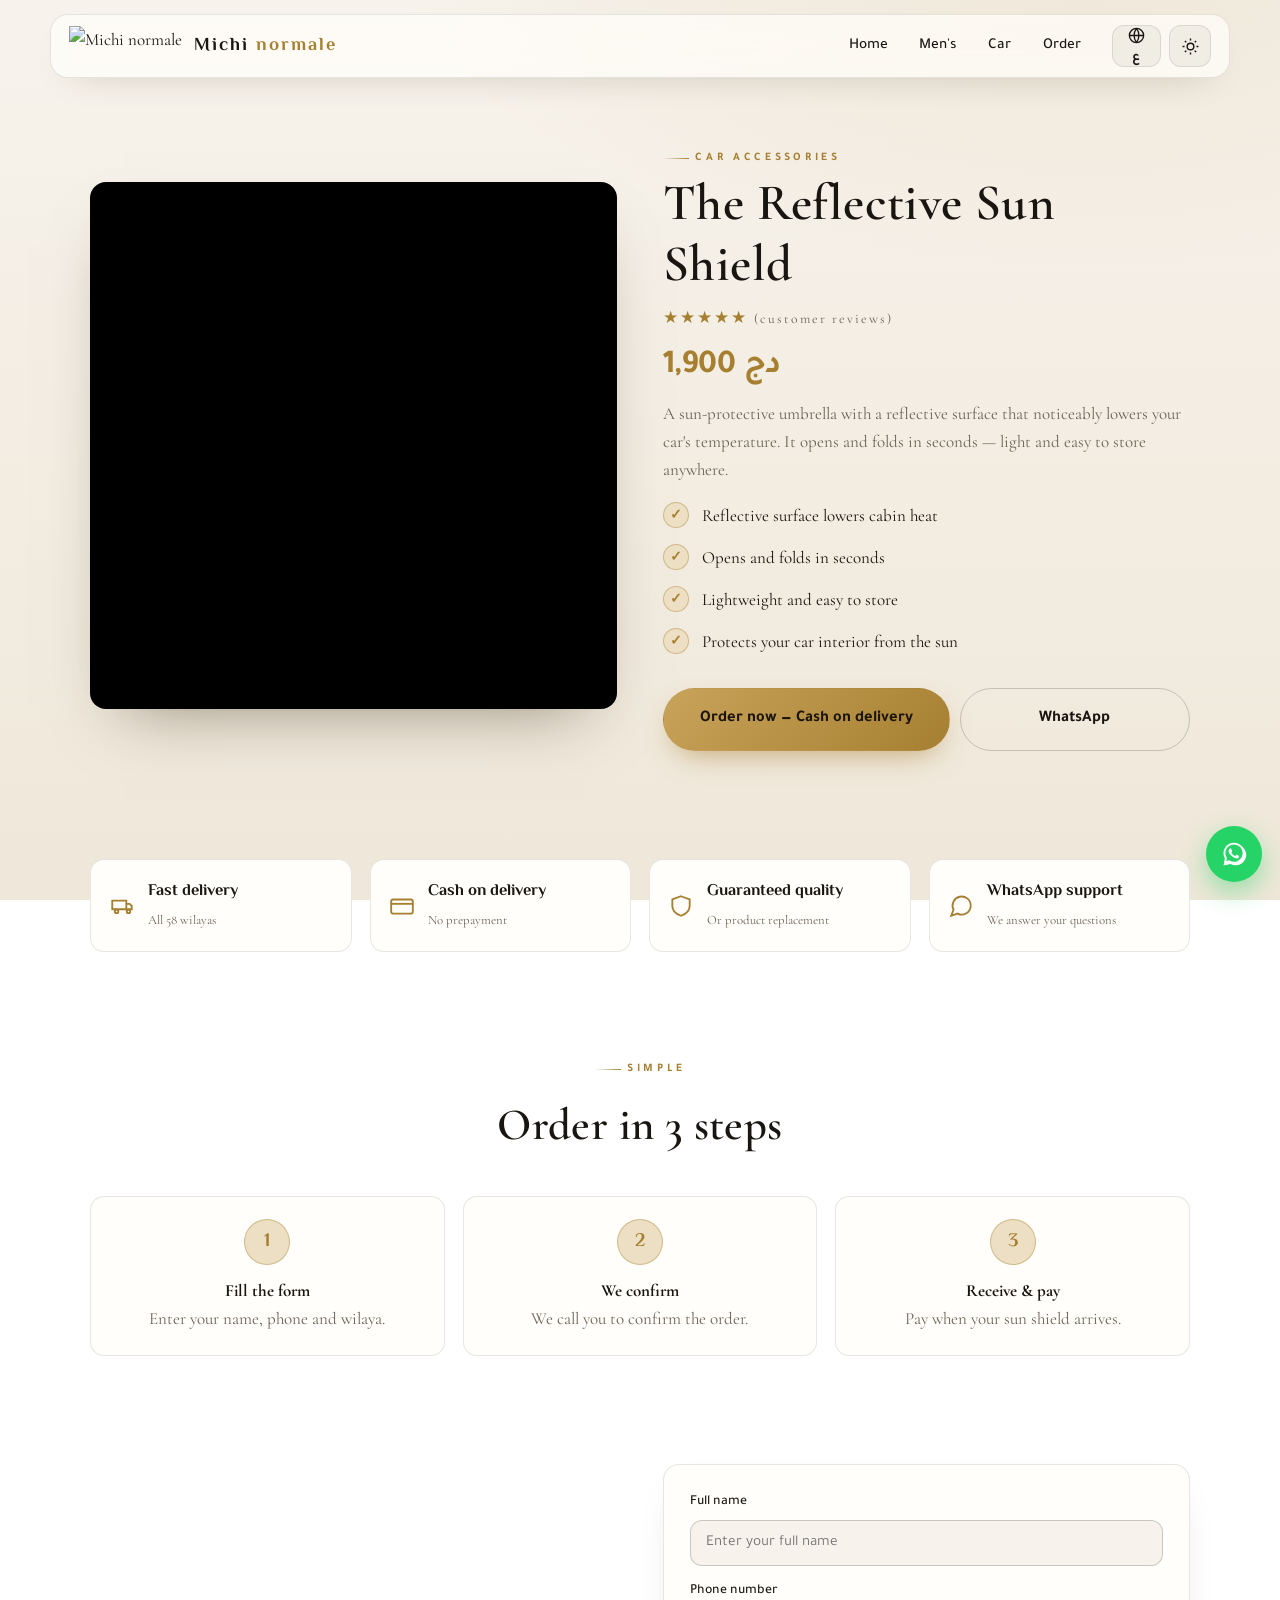
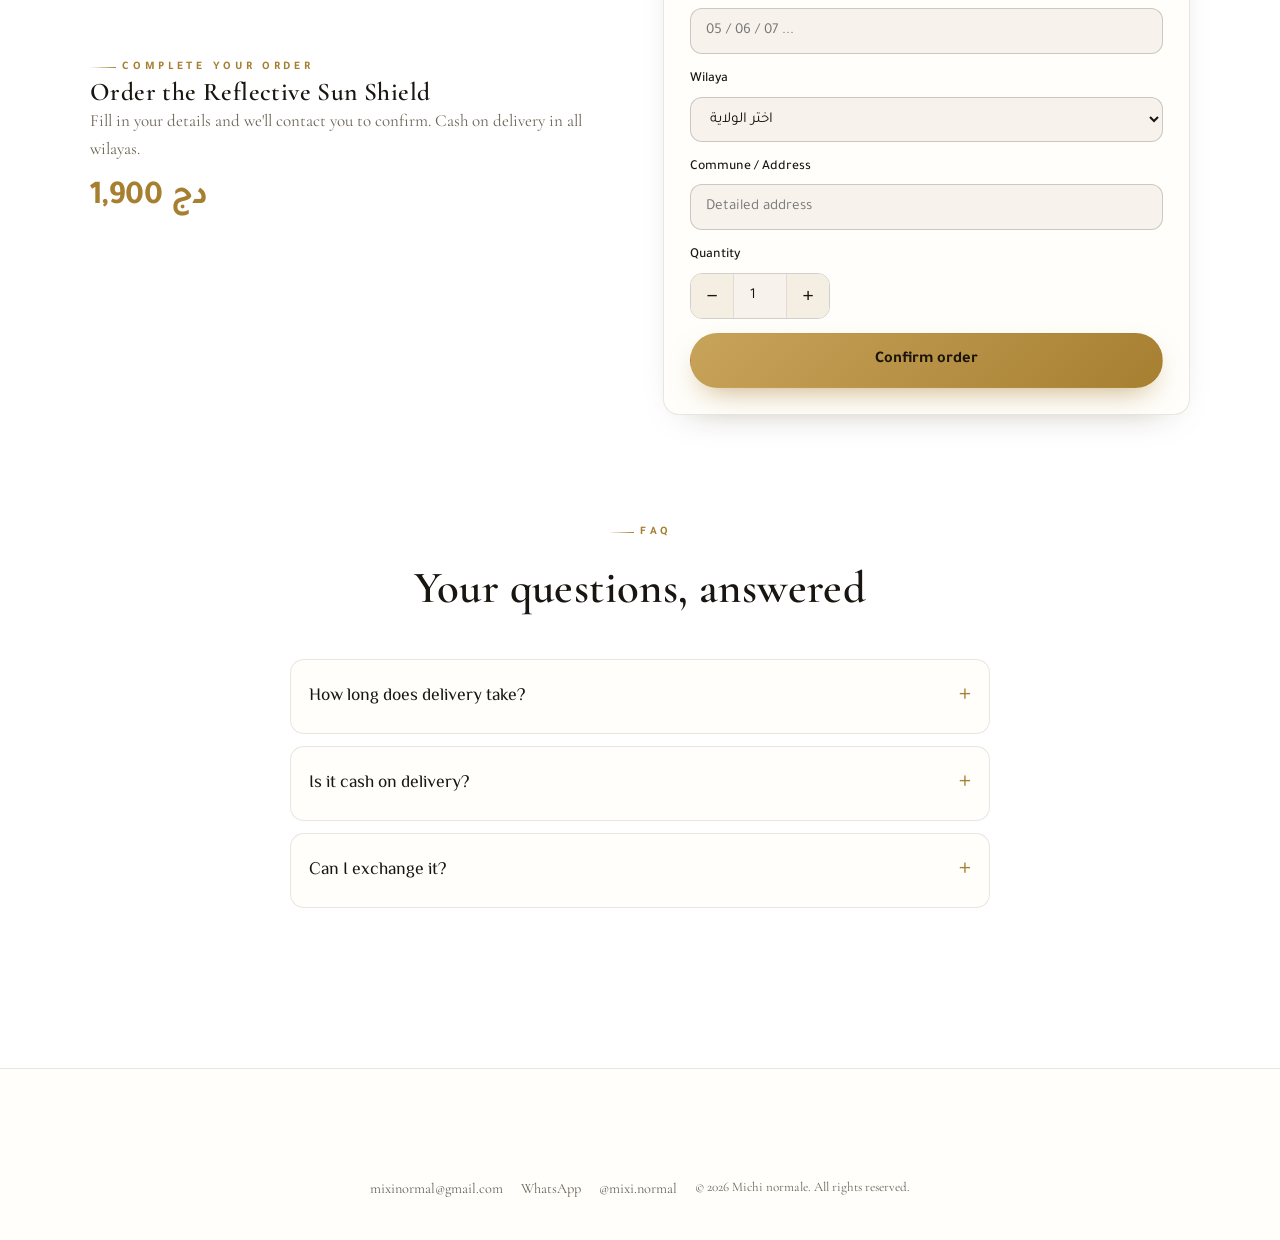
==== product-umbrella.html @ f5794ae4 "Add files via upload" ====
<!DOCTYPE html>
<html lang="ar" dir="rtl" data-theme="light">
<head>
<meta charset="UTF-8">
<meta name="viewport" content="width=device-width, initial-scale=1.0">
<title>المظلة العاكسة للشمس | Michi normale</title>
<meta name="description" content="مظلة واقية من الشمس بسطح عاكس تخفض الحرارة، سهلة التخزين والاستعمال — Michi normale.">
<link rel="stylesheet" href="styles.css">
</head>
<body>

<!-- ===================== NAV ===================== -->
<header class="nav">
  <div class="nav-inner">
    <a class="brand" href="index.html">
      <img src="https://i.postimg.cc/SR7dsGGh/1000121098.png" alt="Michi normale">
      <span class="word">Michi <b>normale</b></span>
    </a>
    <nav class="nav-links">
      <a href="index.html" data-ar="الرئيسية" data-en="Home">الرئيسية</a>
      <a href="index.html#men" data-ar="إكسسوارات رجالية" data-en="Men's">إكسسوارات رجالية</a>
      <a href="index.html#cars" data-ar="إكسسوارات سيارات" data-en="Car">إكسسوارات سيارات</a>
      <a href="#order" data-ar="اطلب الآن" data-en="Order">اطلب الآن</a>
    </nav>
    <div class="nav-tools">
      <button class="icon-btn lang-btn" type="button" title="Language">
        <svg viewBox="0 0 24 24" fill="none" stroke="currentColor" stroke-width="1.7"><circle cx="12" cy="12" r="9"/><path d="M3 12h18M12 3a15 15 0 010 18M12 3a15 15 0 000 18"/></svg>
        <span class="lang-label">EN</span>
      </button>
      <button class="icon-btn theme-btn" type="button" title="Theme">
        <svg class="sun" viewBox="0 0 24 24" fill="none" stroke="currentColor" stroke-width="1.8"><circle cx="12" cy="12" r="4.2"/><path d="M12 2v2.5M12 19.5V22M2 12h2.5M19.5 12H22M4.9 4.9l1.8 1.8M17.3 17.3l1.8 1.8M19.1 4.9l-1.8 1.8M6.7 17.3l-1.8 1.8"/></svg>
        <svg class="moon" viewBox="0 0 24 24" fill="none" stroke="currentColor" stroke-width="1.8"><path d="M21 12.8A8.5 8.5 0 1111.2 3 6.6 6.6 0 0021 12.8z"/></svg>
      </button>
      <button class="icon-btn burger" type="button" title="Menu">
        <svg viewBox="0 0 24 24" fill="none" stroke="currentColor" stroke-width="1.9"><path d="M4 7h16M4 12h16M4 17h16"/></svg>
      </button>
    </div>
  </div>
</header>
<div class="mobile-panel">
  <a href="index.html" data-ar="الرئيسية" data-en="Home">الرئيسية</a>
  <a href="index.html#men" data-ar="إكسسوارات رجالية" data-en="Men's">إكسسوارات رجالية</a>
  <a href="index.html#cars" data-ar="إكسسوارات سيارات" data-en="Car">إكسسوارات سيارات</a>
  <a href="#order" data-ar="اطلب الآن" data-en="Order">اطلب الآن</a>
</div>

<!-- ===================== PRODUCT HERO ===================== -->
<section class="sec lp-hero">
  <div class="wrap">
    <div class="lp-grid">
      <div class="gallery reveal">
        <div class="main" style="background-image:url('https://i.postimg.cc/xTbJKPJk/1781189340706.png')"></div>
      </div>

      <div class="reveal">
        <span class="eyebrow" data-ar="إكسسوارات سيارات" data-en="Car Accessories">إكسسوارات سيارات</span>
        <h1 style="font-size:clamp(2rem,5vw,3.2rem);margin:.1em 0 .2em" data-ar="المظلة العاكسة للشمس" data-en="The Reflective Sun Shield">المظلة العاكسة للشمس</h1>
        <div class="stars">★★★★★ <span class="muted" style="font-size:.85rem" data-ar="(تقييمات العملاء)" data-en="(customer reviews)">(تقييمات العملاء)</span></div>
        <div class="lp-price">
          <span class="now">1,900 دج</span>
        </div>
        <p class="muted" data-ar="مظلة واقية من الشمس بسطح عاكس يقلّل حرارة سيارتك بشكل ملحوظ. تُركّب وتُطوى في ثوانٍ، خفيفة وسهلة التخزين في أي مكان." data-en="A sun-protective umbrella with a reflective surface that noticeably lowers your car's temperature. It opens and folds in seconds — light and easy to store anywhere.">مظلة واقية من الشمس بسطح عاكس يقلّل حرارة سيارتك بشكل ملحوظ. تُركّب وتُطوى في ثوانٍ، خفيفة وسهلة التخزين في أي مكان.</p>

        <ul class="feature-list">
          <li><span class="ck">✓</span><span data-ar="سطح عاكس يخفض حرارة المقصورة" data-en="Reflective surface lowers cabin heat">سطح عاكس يخفض حرارة المقصورة</span></li>
          <li><span class="ck">✓</span><span data-ar="تُفتح وتُطوى في ثوانٍ" data-en="Opens and folds in seconds">تُفتح وتُطوى في ثوانٍ</span></li>
          <li><span class="ck">✓</span><span data-ar="خفيفة وسهلة التخزين" data-en="Lightweight and easy to store">خفيفة وسهلة التخزين</span></li>
          <li><span class="ck">✓</span><span data-ar="تحمي مقصورة سيارتك من أشعة الشمس" data-en="Protects your car interior from the sun">تحمي مقصورة سيارتك من أشعة الشمس</span></li>
        </ul>

        <div class="prow" style="margin-top:22px">
          <a class="btn btn-primary btn-lg" href="#order" data-ar="اطلب الآن — الدفع عند الاستلام" data-en="Order now — Cash on delivery">اطلب الآن — الدفع عند الاستلام</a>
          <a class="btn btn-ghost btn-lg" href="https://wa.me/213656360457" target="_blank" rel="noopener" data-ar="واتساب" data-en="WhatsApp">واتساب</a>
        </div>
      </div>
    </div>
  </div>
</section>

<!-- ===================== TRUST ===================== -->
<section class="sec" style="padding-top:0">
  <div class="wrap">
    <div class="trust reveal">
      <div class="t"><svg viewBox="0 0 24 24" fill="none" stroke="currentColor" stroke-width="1.7"><path d="M3 7h13v8H3zM16 10h3l2 2v3h-5z"/><circle cx="7" cy="17" r="1.6"/><circle cx="18" cy="17" r="1.6"/></svg><div><b data-ar="توصيل سريع" data-en="Fast delivery">توصيل سريع</b><small data-ar="لكل الولايات الـ 58" data-en="All 58 wilayas">لكل الولايات الـ 58</small></div></div>
      <div class="t"><svg viewBox="0 0 24 24" fill="none" stroke="currentColor" stroke-width="1.7"><rect x="2" y="6" width="20" height="13" rx="2"/><path d="M2 10h20"/></svg><div><b data-ar="الدفع عند الاستلام" data-en="Cash on delivery">الدفع عند الاستلام</b><small data-ar="بدون دفع مسبق" data-en="No prepayment">بدون دفع مسبق</small></div></div>
      <div class="t"><svg viewBox="0 0 24 24" fill="none" stroke="currentColor" stroke-width="1.7"><path d="M12 3l8 3v6c0 5-3.5 7.5-8 9-4.5-1.5-8-4-8-9V6z"/></svg><div><b data-ar="جودة مضمونة" data-en="Guaranteed quality">جودة مضمونة</b><small data-ar="أو استبدال المنتج" data-en="Or product replacement">أو استبدال المنتج</small></div></div>
      <div class="t"><svg viewBox="0 0 24 24" fill="none" stroke="currentColor" stroke-width="1.7"><path d="M21 11.5a8.4 8.4 0 01-12.2 7.5L3 21l2.1-5.6A8.4 8.4 0 1121 11.5z"/></svg><div><b data-ar="دعم واتساب" data-en="WhatsApp support">دعم واتساب</b><small data-ar="نرد على استفساراتك" data-en="We answer your questions">نرد على استفساراتك</small></div></div>
    </div>
  </div>
</section>

<!-- ===================== HOW TO ORDER ===================== -->
<section class="sec" style="padding-top:0">
  <div class="wrap">
    <div class="sec-head reveal" style="justify-content:center;text-align:center;flex-direction:column;align-items:center">
      <span class="eyebrow" data-ar="بساطة" data-en="Simple">بساطة</span>
      <h2 data-ar="اطلب في 3 خطوات" data-en="Order in 3 steps">اطلب في 3 خطوات</h2>
    </div>
    <div class="steps reveal">
      <div class="step"><div class="n">1</div><b data-ar="املأ النموذج" data-en="Fill the form">املأ النموذج</b><p class="muted" data-ar="اكتب اسمك ورقمك وولايتك." data-en="Enter your name, phone and wilaya.">اكتب اسمك ورقمك وولايتك.</p></div>
      <div class="step"><div class="n">2</div><b data-ar="نؤكد الطلب" data-en="We confirm">نؤكد الطلب</b><p class="muted" data-ar="نتصل بك هاتفيًا لتأكيد الطلب." data-en="We call you to confirm the order.">نتصل بك هاتفيًا لتأكيد الطلب.</p></div>
      <div class="step"><div class="n">3</div><b data-ar="استلم وادفع" data-en="Receive & pay">استلم وادفع</b><p class="muted" data-ar="ادفع عند استلام مظلتك." data-en="Pay when your sun shield arrives.">ادفع عند استلام مظلتك.</p></div>
    </div>
  </div>
</section>

<!-- ===================== ORDER FORM ===================== -->
<section class="sec" id="order" style="padding-top:0">
  <div class="wrap">
    <div class="lp-grid">
      <div class="reveal">
        <span class="eyebrow" data-ar="أكمل طلبك" data-en="Complete your order">أكمل طلبك</span>
        <h2 data-ar="اطلب المظلة العاكسة للشمس" data-en="Order the Reflective Sun Shield">اطلب المظلة العاكسة للشمس</h2>
        <p class="muted" data-ar="املأ بياناتك وسنتواصل معك لتأكيد الطلب. الدفع عند الاستلام في كل الولايات." data-en="Fill in your details and we'll contact you to confirm. Cash on delivery in all wilayas.">املأ بياناتك وسنتواصل معك لتأكيد الطلب. الدفع عند الاستلام في كل الولايات.</p>
        <div class="lp-price"><span class="now">1,900 دج</span></div>
      </div>

      <form class="order-card reveal" id="orderForm" data-product="المظلة العاكسة للشمس" data-price="1900" novalidate>
        <div class="field">
          <label data-ar="الاسم الكامل" data-en="Full name">الاسم الكامل</label>
          <input data-field="name" type="text" required data-ar-ph="اكتب اسمك الكامل" data-en-ph="Enter your full name" placeholder="اكتب اسمك الكامل">
        </div>
        <div class="field">
          <label data-ar="رقم الهاتف" data-en="Phone number">رقم الهاتف</label>
          <input data-field="phone" type="tel" required data-ar-ph="05 / 06 / 07 ..." data-en-ph="05 / 06 / 07 ..." placeholder="05 / 06 / 07 ...">
        </div>
        <div class="field">
          <label data-ar="الولاية" data-en="Wilaya">الولاية</label>
          <select data-field="wilaya" required></select>
        </div>
        <div class="field">
          <label data-ar="البلدية / العنوان" data-en="Commune / Address">البلدية / العنوان</label>
          <input data-field="address" type="text" data-ar-ph="العنوان بالتفصيل" data-en-ph="Detailed address" placeholder="العنوان بالتفصيل">
        </div>
        <div class="field">
          <label data-ar="الكمية" data-en="Quantity">الكمية</label>
          <div class="qty">
            <button type="button" data-step="down">−</button>
            <input data-field="qty" type="number" value="1" min="1" readonly>
            <button type="button" data-step="up">+</button>
          </div>
        </div>
        <button class="btn btn-primary btn-block btn-lg" type="submit" data-ar="تأكيد الطلب" data-en="Confirm order">تأكيد الطلب</button>
        <div class="order-ok" data-ar="✅ تم استلام طلبك! سنتواصل معك هاتفيًا في أقرب وقت لتأكيد الطلب. شكرًا لثقتك بـ Michi normale." data-en="✅ Your order has been received! We'll call you shortly to confirm. Thank you for trusting Michi normale.">✅ تم استلام طلبك! سنتواصل معك هاتفيًا في أقرب وقت لتأكيد الطلب. شكرًا لثقتك بـ Michi normale.</div>
      </form>
    </div>
  </div>
</section>

<!-- ===================== FAQ ===================== -->
<section class="sec" style="padding-top:0">
  <div class="wrap" style="max-width:780px">
    <div class="sec-head reveal" style="justify-content:center;text-align:center;flex-direction:column;align-items:center">
      <span class="eyebrow" data-ar="أسئلة شائعة" data-en="FAQ">أسئلة شائعة</span>
      <h2 data-ar="أسئلتك، إجاباتنا" data-en="Your questions, answered">أسئلتك، إجاباتنا</h2>
    </div>
    <div class="faq reveal">
      <details><summary data-ar="كم تستغرق مدة التوصيل؟" data-en="How long does delivery take?">كم تستغرق مدة التوصيل؟</summary><p data-ar="عادةً من 2 إلى 5 أيام عمل حسب ولايتك." data-en="Usually 2 to 5 business days depending on your wilaya.">عادةً من 2 إلى 5 أيام عمل حسب ولايتك.</p></details>
      <details><summary data-ar="هل الدفع عند الاستلام؟" data-en="Is it cash on delivery?">هل الدفع عند الاستلام؟</summary><p data-ar="نعم، تدفع فقط عند استلام المنتج ولا حاجة لأي دفع مسبق." data-en="Yes, you pay only when you receive the product — no prepayment needed.">نعم، تدفع فقط عند استلام المنتج ولا حاجة لأي دفع مسبق.</p></details>
      <details><summary data-ar="هل يمكنني الاستبدال؟" data-en="Can I exchange it?">هل يمكنني الاستبدال؟</summary><p data-ar="إذا وصل المنتج تالفًا، نستبدله لك دون عناء. تواصل معنا عبر واتساب." data-en="If the product arrives damaged, we'll replace it hassle-free. Just contact us on WhatsApp.">إذا وصل المنتج تالفًا، نستبدله لك دون عناء. تواصل معنا عبر واتساب.</p></details>
    </div>
  </div>
</section>

<!-- ===================== FOOTER ===================== -->
<footer class="footer">
  <div class="wrap">
    <div class="foot-bottom" style="border:0;justify-content:center;gap:18px;flex-wrap:wrap">
      <a href="mailto:mixinormal@gmail.com">mixinormal@gmail.com</a>
      <a href="https://wa.me/213656360457" target="_blank" rel="noopener" data-ar="واتساب" data-en="WhatsApp">واتساب</a>
      <a href="https://instagram.com/mixi.normal" target="_blank" rel="noopener">@mixi.normal</a>
      <span data-ar="© 2026 Michi normale. جميع الحقوق محفوظة." data-en="© 2026 Michi normale. All rights reserved.">© 2026 Michi normale. جميع الحقوق محفوظة.</span>
    </div>
  </div>
</footer>

<script src="https://www.gstatic.com/firebasejs/10.7.1/firebase-app-compat.js"></script>
<script src="https://www.gstatic.com/firebasejs/10.7.1/firebase-database-compat.js"></script>
<script src="telegram.js"></script>
<script src="firebase-orders.js"></script>
<script src="script.js"></script>
</body>
</html>
---- styles.css ----
/* =========================================================
   ÉLITE — Luxury Accessories Store
   Shared stylesheet (storefront + product landing)
   ========================================================= */

@import url('https://fonts.googleapis.com/css2?family=Cormorant+Garamond:wght@400;500;600;700&family=El+Messiri:wght@400;500;600;700&family=Tajawal:wght@300;400;500;700&display=swap');

/* ---------- Theme tokens ---------- */
:root{
  --bg:#f7f3ec;
  --bg-2:#efe7d9;
  --surface:#fffefb;
  --surface-2:#f5efe3;
  --text:#191510;
  --text-soft:#6c6356;
  --gold:#a67f31;
  --gold-2:#c8a35a;
  --gold-soft:#ecdfc3;
  --line:rgba(25,21,16,.10);
  --line-strong:rgba(25,21,16,.20);
  --nav-glass:rgba(255,254,251,.72);
  --shadow:0 30px 64px -34px rgba(45,32,8,.5);
  --shadow-soft:0 14px 36px -24px rgba(45,32,8,.36);
  --radius:16px;
  --maxw:1180px;
  --ease:cubic-bezier(.22,.61,.36,1);
  --glass-bg:rgba(255,254,251,.5);
  --glass-border:rgba(255,255,255,.6);
}
:root[data-theme="dark"]{
  --bg:#0b0a08;
  --bg-2:#100e0b;
  --surface:#16130d;
  --surface-2:#1c1812;
  --text:#f3ede1;
  --text-soft:#b1a896;
  --gold:#d9ba76;
  --gold-2:#e8d091;
  --gold-soft:#372f1f;
  --line:rgba(255,255,255,.09);
  --line-strong:rgba(255,255,255,.17);
  --nav-glass:rgba(14,12,9,.55);
  --shadow:0 32px 72px -30px rgba(0,0,0,.85);
  --shadow-soft:0 16px 40px -22px rgba(0,0,0,.7);
  --glass-bg:rgba(28,24,18,.42);
  --glass-border:rgba(255,255,255,.12);
}

*{box-sizing:border-box;margin:0;padding:0}
html{scroll-behavior:smooth}
body{
  background:
    radial-gradient(1200px 600px at 85% -10%, color-mix(in srgb,var(--gold) 12%, transparent), transparent 60%),
    linear-gradient(180deg,var(--bg) 0%,var(--bg-2) 100%);
  background-attachment:fixed;
  color:var(--text);
  font-family:'Tajawal','Cormorant Garamond',system-ui,sans-serif;
  font-size:17px;
  line-height:1.65;
  min-height:100vh;
  overflow-x:hidden;
  transition:background .5s var(--ease),color .4s var(--ease);
}
html[dir="ltr"] body{font-family:'Cormorant Garamond','Tajawal',serif}

h1,h2,h3,h4,.display{
  font-family:'El Messiri','Cormorant Garamond',serif;
  font-weight:600;line-height:1.18;letter-spacing:.2px;
}
html[dir="ltr"] h1,html[dir="ltr"] h2,html[dir="ltr"] h3,html[dir="ltr"] .display{
  font-family:'Cormorant Garamond','El Messiri',serif;letter-spacing:.4px;
}
a{color:inherit;text-decoration:none}
img{display:block;max-width:100%}
section{position:relative}
.wrap{max-width:var(--maxw);margin-inline:auto;padding-inline:clamp(18px,5vw,40px)}

.eyebrow{
  display:inline-flex;align-items:center;gap:.55em;
  font-family:'Tajawal',sans-serif;font-size:.72rem;font-weight:700;
  letter-spacing:.32em;text-transform:uppercase;color:var(--gold);
}
.eyebrow::before{content:"";width:26px;height:1px;background:linear-gradient(90deg,transparent,var(--gold))}
.muted{color:var(--text-soft)}
.gold{color:var(--gold)}
.center{text-align:center}

/* ---------- Buttons ---------- */
.btn{
  --bg:var(--gold);
  display:inline-flex;align-items:center;justify-content:center;gap:.6em;
  font-family:'Tajawal',sans-serif;font-weight:700;font-size:.95rem;
  padding:.85em 1.7em;border-radius:999px;cursor:pointer;border:1px solid transparent;
  transition:transform .25s var(--ease),box-shadow .3s var(--ease),background .3s,color .3s;
  white-space:nowrap;
}
.btn:hover{transform:translateY(-2px)}
.btn-primary{
  background:linear-gradient(135deg,var(--gold-2),var(--gold));
  color:#1a1409;box-shadow:0 12px 30px -12px color-mix(in srgb,var(--gold) 70%, transparent);
}
.btn-primary:hover{box-shadow:0 18px 40px -14px color-mix(in srgb,var(--gold) 80%, transparent)}
.btn-ghost{background:transparent;border-color:var(--line-strong);color:var(--text)}
.btn-ghost:hover{border-color:var(--gold);color:var(--gold)}
.btn-block{width:100%}
.btn-lg{padding:1.05em 2.2em;font-size:1.02rem}

/* ---------- Navbar (glassmorphism) ---------- */
.nav{position:fixed;inset:0 0 auto 0;z-index:60;padding:14px clamp(12px,4vw,28px);}
.nav-inner{
  max-width:var(--maxw);margin-inline:auto;
  display:flex;align-items:center;gap:18px;
  padding:10px 18px;border-radius:18px;
  background:var(--nav-glass);
  -webkit-backdrop-filter:blur(18px) saturate(150%);
  backdrop-filter:blur(18px) saturate(150%);
  border:1px solid var(--line);
  box-shadow:var(--shadow-soft);
  transition:background .4s,border-color .4s;
}
.brand{display:flex;align-items:center;gap:12px;margin-inline-end:auto}
.brand img{height:40px;width:auto;object-fit:contain}
.brand .word{font-family:'El Messiri',serif;font-weight:700;font-size:1.15rem;letter-spacing:2px}
.brand .word b{color:var(--gold)}

.nav-links{display:flex;align-items:center;gap:6px}
.nav-links a,.dropdown>button{
  font-family:'Tajawal',sans-serif;font-weight:500;font-size:.95rem;
  color:var(--text);padding:.5em .85em;border-radius:10px;background:none;border:0;cursor:pointer;
  transition:color .25s,background .25s;display:inline-flex;align-items:center;gap:.4em;
}
.nav-links a:hover,.dropdown>button:hover{color:var(--gold);background:color-mix(in srgb,var(--gold) 12%, transparent)}

/* dropdown */
.dropdown{position:relative}
.dropdown>button .chev{transition:transform .3s var(--ease)}
.dropdown.open>button .chev{transform:rotate(180deg)}
.dropdown-menu{
  position:absolute;inset-block-start:calc(100% + 12px);inset-inline-end:0;min-width:230px;
  background:var(--surface);border:1px solid var(--line);border-radius:14px;
  box-shadow:var(--shadow);padding:8px;
  opacity:0;visibility:hidden;transform:translateY(8px);
  transition:opacity .25s var(--ease),transform .25s var(--ease),visibility .25s;
}
.dropdown.open .dropdown-menu{opacity:1;visibility:visible;transform:translateY(0)}
.dropdown-menu a{
  display:flex;align-items:center;gap:12px;padding:11px 12px;border-radius:10px;
  font-family:'Tajawal',sans-serif;font-size:.92rem;transition:background .2s;
}
.dropdown-menu a:hover{background:var(--surface-2);color:var(--gold)}
.dropdown-menu a .di{
  width:38px;height:38px;border-radius:9px;flex:0 0 auto;background-size:cover;background-position:center;
  border:1px solid var(--line);
}
.dropdown-menu a small{display:block;color:var(--text-soft);font-size:.76rem}

.nav-tools{display:flex;align-items:center;gap:8px}
.icon-btn{
  width:42px;height:42px;border-radius:12px;display:grid;place-items:center;cursor:pointer;
  background:color-mix(in srgb,var(--text) 5%, transparent);border:1px solid var(--line);
  color:var(--text);transition:color .25s,border-color .25s,background .25s,transform .25s;
}
.icon-btn:hover{color:var(--gold);border-color:var(--gold);transform:translateY(-2px)}
.lang-btn{width:auto;padding:0 14px;font-family:'Tajawal',sans-serif;font-weight:700;font-size:.85rem;letter-spacing:.5px;gap:.4em}
.icon-btn svg{width:19px;height:19px}
.theme-btn .moon{display:none}
:root[data-theme="dark"] .theme-btn .sun{display:none}
:root[data-theme="dark"] .theme-btn .moon{display:block}

.burger{display:none}

/* ---------- Hero ---------- */
.hero{position:relative;display:block;min-height:clamp(560px,88vh,880px);overflow:hidden;background:#08070a}
.hero .michi-fx{position:absolute;inset:0;z-index:0;width:100%;height:100%;margin:0;background:#08070a;overflow:hidden}
.hero .michi-fx .mfx-stage{position:absolute;inset:0;width:100%;height:100%;aspect-ratio:auto;--mr:220px}
.hero .michi-fx .mfx-img{width:100%;height:100%;object-fit:cover}
.hero .michi-fx::after{content:"";position:absolute;inset:0;z-index:1;pointer-events:none;background:linear-gradient(100deg,rgba(7,6,9,.88) 0%,rgba(7,6,9,.62) 28%,rgba(7,6,9,.2) 50%,transparent 70%),linear-gradient(0deg,rgba(7,6,9,.92) 0%,rgba(7,6,9,.38) 30%,transparent 58%)}
.hero .wrap{position:absolute;left:0;bottom:0;z-index:2;width:100%;max-width:600px;margin:0;padding:0 clamp(22px,5vw,68px) clamp(42px,8vh,82px);text-align:left}
.hero .eyebrow{justify-content:flex-start;color:var(--gold-2)}
.hero h1{font-size:clamp(2.2rem,5.4vw,4rem);line-height:1.06;margin:.12em 0 .42em;color:#fff;text-shadow:0 2px 38px rgba(0,0,0,.72)}
.hero h1 .em{color:var(--gold-2);font-style:italic}
.hero .lead{max-width:440px;margin:0 0 1.9em;color:rgba(255,255,255,.88);font-size:clamp(1rem,2.1vw,1.16rem);text-shadow:0 1px 18px rgba(0,0,0,.62)}
.hero-cta{display:flex;gap:14px;justify-content:center;flex-wrap:wrap}
.hero .hero-cta{justify-content:flex-start}
.hero .btn-ghost{color:#fff;border-color:rgba(255,255,255,.55)}
.hero .fx-tag{display:none}
.hero .btn-ghost:hover{color:var(--gold);border-color:var(--gold)}

/* 3D rotating carousel (based on user's spec, corrected CSS) */
.scene{
  display:grid;overflow:hidden;
  margin-top:14px;
  height:clamp(330px,46vw,520px);
  perspective:42em;
  font-size:clamp(11px,2.1vw,17px);
  -webkit-mask:linear-gradient(90deg,#0000,#000 18% 82%,#0000);
          mask:linear-gradient(90deg,#0000,#000 18% 82%,#0000);
}
.a3d{
  place-self:center;
  transform-style:preserve-3d;
  animation:ry 44s linear infinite;
}
.scene:hover .a3d{animation-play-state:paused}
@keyframes ry{to{transform:rotateY(1turn)}}
.card{
  --w:17.5em;
  --ba:calc(1turn / var(--n));
  grid-area:1 / 1;
  width:var(--w);aspect-ratio:7 / 10;object-fit:cover;
  border-radius:1.1em;backface-visibility:hidden;
  border:1px solid color-mix(in srgb,var(--gold) 35%, transparent);
  box-shadow:0 24px 50px -20px rgba(0,0,0,.6);
  transform:rotateY(calc(var(--i) * var(--ba)))
            translateZ(calc((.5 * var(--w) + .55em) / tan(.5 * var(--ba))));
}
@media (prefers-reduced-motion:reduce){.a3d{animation-duration:160s}}

/* ---------- Marquee strip ---------- */
.strip{border-block:1px solid var(--line);background:color-mix(in srgb,var(--gold) 8%, transparent);overflow:hidden}
.strip-track{display:flex;gap:48px;white-space:nowrap;padding:13px 0;animation:slide 28s linear infinite;font-family:'Tajawal',sans-serif;font-weight:600;letter-spacing:1px;color:var(--text-soft);font-size:.86rem}
.strip-track span{display:inline-flex;align-items:center;gap:48px}
.strip-track span::after{content:"✦";color:var(--gold)}
@keyframes slide{to{transform:translateX(-50%)}}
html[dir="rtl"] .strip-track{animation-direction:reverse}

/* ---------- Section header ---------- */
.sec{padding:clamp(66px,8.5vw,108px) 0}
.sec-head{display:flex;align-items:flex-end;justify-content:space-between;gap:20px;margin-bottom:44px;flex-wrap:wrap}
.sec-head h2{font-size:clamp(1.8rem,4.4vw,2.8rem)}
.sec-head p{color:var(--text-soft);max-width:440px;margin-top:.4em}

/* ---------- Category / product grids ---------- */
.grid{display:grid;gap:22px}
.grid-3{grid-template-columns:repeat(3,1fr)}
.grid-2{grid-template-columns:repeat(2,1fr)}
.prod-grid{display:grid;grid-template-columns:repeat(2,1fr);gap:22px}

/* category circles */
.cat-circles{display:flex;justify-content:center;align-items:flex-start;gap:clamp(30px,7vw,90px);flex-wrap:wrap;margin-top:14px}
.cat-circle{display:flex;flex-direction:column;align-items:center;gap:18px;text-decoration:none;color:var(--text)}
.cat-circle .cc-ring{width:clamp(150px,24vw,230px);height:clamp(150px,24vw,230px);border-radius:50%;padding:7px;background:linear-gradient(135deg,var(--gold-2),color-mix(in srgb,var(--gold) 20%,transparent) 55%,transparent);border:1px solid var(--line-strong);box-shadow:var(--shadow-soft);transition:transform .5s var(--ease),box-shadow .5s var(--ease)}
.cat-circle .cc-img{display:block;width:100%;height:100%;border-radius:50%;background-size:cover;background-position:center}
.cat-circle:hover .cc-ring{transform:translateY(-6px) scale(1.04);box-shadow:var(--shadow)}
.cat-circle .cc-label{font-family:'El Messiri',serif;font-size:clamp(1.05rem,2.4vw,1.3rem);font-weight:600;color:var(--text)}

.tile{
  position:relative;border-radius:var(--radius);overflow:hidden;
  border:1px solid var(--glass-border);background:var(--glass-bg);backdrop-filter:blur(16px) saturate(1.3);-webkit-backdrop-filter:blur(16px) saturate(1.3);box-shadow:var(--shadow-soft);
  transition:transform .4s var(--ease),box-shadow .4s var(--ease),border-color .4s;
}
.tile:hover{transform:translateY(-6px);box-shadow:var(--shadow);border-color:color-mix(in srgb,var(--gold) 40%, transparent)}
.tile .ph{aspect-ratio:4/5;background-size:cover;background-position:center;position:relative;transition:transform .7s var(--ease)}
.tile:hover .ph,.product:hover .pimg{transform:scale(1.06)}
.tile .ph::after{content:"";position:absolute;inset:0;background:linear-gradient(180deg,transparent 40%,rgba(0,0,0,.55))}
.tile .cap{position:absolute;inset-inline:0;bottom:0;padding:18px 20px;color:#fff;z-index:2}
.tile .cap h3{font-size:1.35rem;color:#fff}
.tile .cap span{font-family:'Tajawal',sans-serif;font-size:.8rem;letter-spacing:.2em;text-transform:uppercase;color:var(--gold-2)}

/* product card */
.product{
  display:flex;flex-direction:column;border-radius:var(--radius);overflow:hidden;
  background:var(--glass-bg);backdrop-filter:blur(22px) saturate(1.6);-webkit-backdrop-filter:blur(22px) saturate(1.6);border:1px solid var(--glass-border);box-shadow:var(--shadow-soft),inset 0 1px 0 rgba(255,255,255,.3);
  transition:transform .4s var(--ease),box-shadow .4s var(--ease),border-color .4s;
}
.product:hover{transform:translateY(-6px);box-shadow:var(--shadow);border-color:color-mix(in srgb,var(--gold) 40%, transparent)}
.product .pimg{aspect-ratio:1/1;background:#000 center/cover;position:relative;transition:transform .7s var(--ease)}
.product .badge{position:absolute;inset-block-start:14px;inset-inline-start:14px;background:var(--gold);color:#1a1409;font-family:'Tajawal',sans-serif;font-weight:700;font-size:.72rem;letter-spacing:.1em;padding:.4em .8em;border-radius:999px}
.product .pbody{padding:20px;display:flex;flex-direction:column;gap:10px;flex:1}
.product .pbody h3{font-size:1.4rem}
.product .pbody p{color:var(--text-soft);font-size:.93rem;flex:1}
.price{display:flex;align-items:baseline;gap:10px;font-family:'Tajawal',sans-serif}
.price .now{font-size:1.4rem;font-weight:700;color:var(--gold)}
.price .old{color:var(--text-soft);text-decoration:line-through;font-size:.95rem}
.prow{display:flex;gap:10px;margin-top:auto;padding-top:10px}
.prow .btn{flex:1}
.swatches{display:flex;gap:10px;align-items:center;margin:2px 0}
.swatches .sw{width:24px;height:24px;border-radius:50%;border:1px solid var(--line-strong);box-shadow:inset 0 0 0 2px #fff,var(--shadow-soft)}
.sw-blue{background:#22304d}
.sw-green{background:#3f4a1e}
.prod-grid-single{grid-template-columns:minmax(0,440px);justify-content:center}
.color-pick{display:flex;gap:12px;flex-wrap:wrap;margin:16px 0 6px}
.color-pick button{display:flex;align-items:center;gap:9px;padding:.62em 1.15em;border-radius:999px;border:1px solid var(--line-strong);background:var(--glass-bg);color:var(--text);font-family:'Tajawal',sans-serif;font-weight:600;font-size:.95rem;cursor:pointer;transition:border-color .3s,transform .3s,box-shadow .3s}
.color-pick button .dot{width:18px;height:18px;border-radius:50%;border:1px solid rgba(0,0,0,.25)}
.color-pick button.active{border-color:var(--gold);box-shadow:var(--shadow-soft);transform:translateY(-2px)}

/* ---------- Trust bar ---------- */
.trust{display:grid;grid-template-columns:repeat(4,1fr);gap:18px}
.trust .t{display:flex;align-items:center;gap:13px;padding:18px;border:1px solid var(--line);border-radius:14px;background:var(--surface)}
.trust .t svg{width:26px;height:26px;color:var(--gold);flex:0 0 auto}
.trust .t b{display:block;font-family:'El Messiri',serif;font-size:1.02rem}
.trust .t small{color:var(--text-soft);font-size:.8rem}

/* ---------- Split feature ---------- */
.split{display:grid;grid-template-columns:1.1fr 1fr;gap:46px;align-items:center}
.split .media{border-radius:var(--radius);overflow:hidden;border:1px solid var(--line);box-shadow:var(--shadow);aspect-ratio:4/3;background:#000 center/cover}
.feature-list{list-style:none;display:flex;flex-direction:column;gap:14px;margin-top:18px}
.feature-list li{display:flex;gap:13px;align-items:flex-start}
.feature-list li .ck{width:26px;height:26px;border-radius:50%;flex:0 0 auto;display:grid;place-items:center;background:var(--gold-soft);color:var(--gold);font-weight:700;font-size:.85rem;border:1px solid color-mix(in srgb,var(--gold) 40%, transparent)}

/* ---------- CTA band ---------- */
.band{
  border-radius:26px;padding:52px clamp(22px,5vw,60px);text-align:center;
  background:radial-gradient(120% 140% at 50% 0%, color-mix(in srgb,var(--gold) 22%, var(--surface)), var(--surface));
  border:1px solid color-mix(in srgb,var(--gold) 30%, var(--line));box-shadow:var(--shadow);
}
.band h2{font-size:clamp(1.8rem,4.5vw,2.9rem)}
.band p{color:var(--text-soft);max-width:520px;margin:.6em auto 1.4em}

/* ---------- Footer ---------- */
.footer{border-top:1px solid var(--line);margin-top:40px;padding:54px 0 30px;background:var(--surface)}
.footer-grid{display:grid;grid-template-columns:1.4fr 1fr 1fr 1fr;gap:30px}
.footer h4{font-family:'El Messiri',serif;margin-bottom:14px;font-size:1.05rem}
.footer a,.footer p{color:var(--text-soft);font-size:.9rem;display:block;margin-bottom:9px;transition:color .2s}
.footer a:hover{color:var(--gold)}
.footer .brand img{height:42px;margin-bottom:14px}
.foot-bottom{border-top:1px solid var(--line);margin-top:34px;padding-top:20px;display:flex;justify-content:space-between;gap:14px;flex-wrap:wrap;color:var(--text-soft);font-size:.82rem}
.soc{display:flex;gap:10px}
.soc a{width:38px;height:38px;border-radius:10px;display:grid;place-items:center;border:1px solid var(--line);color:var(--text)}
.soc a:hover{color:var(--gold);border-color:var(--gold)}
.soc svg{width:17px;height:17px}

/* ---------- Reveal animation ---------- */
.reveal{opacity:0;transform:translateY(26px);transition:opacity .7s var(--ease),transform .7s var(--ease)}
.reveal.in{opacity:1;transform:none}

/* ---------- Mobile menu panel ---------- */
.mobile-panel{
  position:fixed;inset:0;z-index:70;background:color-mix(in srgb,var(--bg) 75%, transparent);
  -webkit-backdrop-filter:blur(14px);backdrop-filter:blur(14px);
  display:flex;flex-direction:column;padding:90px 28px 28px;gap:6px;
  transform:translateX(110%);transition:transform .4s var(--ease);visibility:hidden;
}
html[dir="ltr"] .mobile-panel{transform:translateX(-110%)}
.mobile-panel.open{transform:none;visibility:visible}
.mobile-panel a{font-family:'El Messiri',serif;font-size:1.5rem;padding:14px 4px;border-bottom:1px solid var(--line)}
.mobile-panel a:hover{color:var(--gold)}

/* ---------- Landing-specific ---------- */
.lp-hero{padding-top:140px}
.lp-grid{display:grid;grid-template-columns:1fr 1fr;gap:46px;align-items:center}
.gallery{display:flex;flex-direction:column;gap:14px}
.gallery .main{border-radius:var(--radius);overflow:hidden;border:1px solid var(--line);box-shadow:var(--shadow);aspect-ratio:1/1;background:#000 center/cover}
.thumbs{display:grid;grid-template-columns:repeat(3,1fr);gap:12px}
.thumbs button{aspect-ratio:1/1;border-radius:12px;overflow:hidden;border:2px solid var(--line);background:#000 center/cover;cursor:pointer;padding:0;transition:border-color .25s}
.thumbs button.active{border-color:var(--gold)}
.stars{color:var(--gold);letter-spacing:2px}
.lp-price{display:flex;align-items:baseline;gap:14px;margin:8px 0 4px}
.lp-price .now{font-family:'Tajawal',sans-serif;font-weight:700;font-size:2.1rem;color:var(--gold)}
.lp-price .old{text-decoration:line-through;color:var(--text-soft)}
.lp-price .save{background:var(--gold-soft);color:var(--gold);font-family:'Tajawal',sans-serif;font-weight:700;font-size:.8rem;padding:.3em .7em;border-radius:999px}

/* order form */
.order-card{background:var(--surface);border:1px solid var(--line);border-radius:var(--radius);padding:26px;box-shadow:var(--shadow-soft)}
.field{margin-bottom:14px}
.field label{display:block;font-family:'Tajawal',sans-serif;font-weight:500;font-size:.86rem;margin-bottom:6px}
.field input,.field select{
  width:100%;padding:.85em 1em;border-radius:12px;border:1px solid var(--line-strong);
  background:var(--bg);color:var(--text);font-family:'Tajawal',sans-serif;font-size:.95rem;
  transition:border-color .25s,box-shadow .25s;
}
.field input:focus,.field select:focus{outline:none;border-color:var(--gold);box-shadow:0 0 0 3px color-mix(in srgb,var(--gold) 22%, transparent)}
.qty{display:flex;align-items:center;gap:0;width:max-content;border:1px solid var(--line-strong);border-radius:12px;overflow:hidden}
.qty button{width:42px;height:44px;background:var(--surface-2);border:0;color:var(--text);font-size:1.2rem;cursor:pointer}
.qty input{width:54px;text-align:center;border:0;border-inline:1px solid var(--line);border-radius:0}
.order-ok{display:none;background:var(--gold-soft);border:1px solid color-mix(in srgb,var(--gold) 40%, transparent);color:var(--text);border-radius:12px;padding:16px;margin-top:12px;font-family:'Tajawal',sans-serif}
.order-ok.show{display:block}

.faq details{border:1px solid var(--line);border-radius:14px;padding:4px 18px;margin-bottom:12px;background:var(--surface)}
.faq summary{cursor:pointer;padding:14px 0;font-family:'El Messiri',serif;font-size:1.1rem;list-style:none;display:flex;justify-content:space-between;align-items:center}
.faq summary::-webkit-details-marker{display:none}
.faq summary::after{content:"+";color:var(--gold);font-size:1.4rem}
.faq details[open] summary::after{content:"–"}
.faq p{color:var(--text-soft);padding:0 0 16px}

.steps{display:grid;grid-template-columns:repeat(3,1fr);gap:18px}
.step{padding:22px;border:1px solid var(--line);border-radius:14px;background:var(--surface);text-align:center}
.step .n{width:46px;height:46px;border-radius:50%;margin:0 auto 12px;display:grid;place-items:center;background:var(--gold-soft);color:var(--gold);font-family:'El Messiri',serif;font-weight:700;font-size:1.2rem;border:1px solid color-mix(in srgb,var(--gold) 40%, transparent)}

/* ---------- Responsive ---------- */
@media (max-width:980px){
  .footer-grid{grid-template-columns:1fr 1fr}
  .split,.lp-grid{grid-template-columns:1fr;gap:30px}
  .trust{grid-template-columns:1fr 1fr}
}
@media (max-width:760px){
  .nav-links,.nav-tools .desktop-only{display:none}
  .burger{display:grid}
  .grid-3{grid-template-columns:1fr 1fr}
  .steps{grid-template-columns:1fr}
}
@media (max-width:560px){
  body{font-size:16px}
  .grid-3,.grid-2,.trust{grid-template-columns:1fr}
  .footer-grid{grid-template-columns:1fr}
  .sec{padding:54px 0}
}

/* ===================== ORDER MODAL & SUCCESS ===================== */
.mn-modal{position:fixed;inset:0;z-index:9000;display:none;align-items:center;justify-content:center;padding:16px;background:rgba(10,8,6,.55);backdrop-filter:blur(6px);-webkit-backdrop-filter:blur(6px)}
.mn-modal.open{display:flex}
.mn-modal-card{position:relative;width:100%;max-width:440px;max-height:92vh;overflow:auto;background:var(--surface,#fff);color:var(--ink,#1a1a1a);border:1px solid var(--line,rgba(0,0,0,.08));border-radius:22px;padding:26px 22px;box-shadow:0 30px 80px rgba(0,0,0,.4)}
.mn-close{position:absolute;inset-inline-end:14px;top:12px;background:transparent;border:0;font-size:1.3rem;line-height:1;color:var(--muted,#888);cursor:pointer}
.mn-modal-head{display:flex;gap:14px;align-items:center;margin-bottom:18px}
.mn-modal-img{width:64px;height:64px;border-radius:14px;background-size:cover;background-position:center;flex:0 0 auto;box-shadow:0 6px 18px rgba(0,0,0,.18)}
.mn-modal-head h3{margin:0;font-size:1.12rem}
.mn-modal-price{color:var(--gold,#b8860b);font-weight:800;margin-top:4px}
.mn-success{position:fixed;inset:0;z-index:9500;display:flex;align-items:center;justify-content:center;padding:16px;background:rgba(10,8,6,.6);backdrop-filter:blur(6px)}
.mn-success-card{background:var(--surface,#fff);color:var(--ink,#1a1a1a);max-width:420px;width:100%;border-radius:22px;padding:30px 24px;text-align:center;box-shadow:0 30px 80px rgba(0,0,0,.45);border-top:5px solid var(--gold,#b8860b)}
.mn-check{width:70px;height:70px;border-radius:50%;margin:0 auto 12px;display:flex;align-items:center;justify-content:center;font-size:2.2rem;color:#fff;background:linear-gradient(135deg,#1e9e5a,#0c7a40)}
.mn-success-card h3{margin:.2em 0;font-size:1.5rem}
.mn-success-card p{color:var(--muted,#666);margin:.3em 0 1em}
.mn-ok-box{background:rgba(184,134,11,.08);border-radius:12px;padding:10px 14px;display:inline-block;text-align:start;margin-bottom:16px}
.mn-ok-row{font-size:.92rem;margin:2px 0}
.mn-success-close{display:block;margin:12px auto 0;background:transparent;border:0;color:var(--muted,#888);cursor:pointer;font-size:.9rem}

/* ===== trust section ===== */
.trust-grid{display:grid;grid-template-columns:repeat(3,1fr);gap:18px}
@media(max-width:880px){.trust-grid{grid-template-columns:repeat(2,1fr)}}
@media(max-width:560px){.trust-grid{grid-template-columns:1fr}}
.trust-card{background:var(--surface);border:1px solid var(--line);border-radius:var(--radius);padding:26px 22px;transition:transform .3s var(--ease),box-shadow .3s var(--ease)}
.trust-card:hover{transform:translateY(-5px);box-shadow:var(--shadow)}
.trust-card .ti{font-size:24px;width:54px;height:54px;display:flex;align-items:center;justify-content:center;border-radius:14px;background:var(--gold-soft);margin-bottom:14px}
.trust-card h4{margin:0 0 6px;font-size:1.06rem;color:var(--text)}
.trust-card p{margin:0;color:var(--text-soft);font-size:.93rem;line-height:1.65}
/* ===== floating whatsapp ===== */
.wa-float{position:fixed;inset-inline-end:18px;bottom:18px;z-index:60;width:56px;height:56px;border-radius:50%;background:#25D366;color:#fff;display:flex;align-items:center;justify-content:center;box-shadow:0 10px 26px rgba(37,211,102,.45);animation:waPulse 2.4s infinite}
.wa-float:hover{transform:scale(1.08)}
@keyframes waPulse{0%{box-shadow:0 0 0 0 rgba(37,211,102,.5)}70%{box-shadow:0 0 0 16px rgba(37,211,102,0)}100%{box-shadow:0 0 0 0 rgba(37,211,102,0)}}

.soc-handle{display:inline-flex;align-items:center;font-weight:600;color:var(--text-soft);margin-inline-start:4px}
.soc-handle:hover{color:var(--gold)}


/* ===== Interactive spotlight banner (under hero) ===== */
.michi-fx{ width:100%; background:#000; position:relative; overflow:hidden; margin:0; }
.michi-fx .mfx-stage{
  position:relative; width:100%; aspect-ratio:1700/629; overflow:hidden;
  --mx:50%; --my:50%; --mr:160px; cursor:crosshair; background:#000;
}
.michi-fx .mfx-img{
  position:absolute; inset:0; width:100%; height:100%;
  object-fit:cover; display:block; user-select:none; -webkit-user-drag:none;
}
.michi-fx .mfx-base{ filter:grayscale(.55) brightness(.5) contrast(1.05); }
.michi-fx .mfx-reveal{
  transform:scale(1.05); transform-origin:var(--mx) var(--my);
  -webkit-mask-image:radial-gradient(circle var(--mr) at var(--mx) var(--my), #000 0%, #000 55%, rgba(0,0,0,.25) 80%, transparent 100%);
  mask-image:radial-gradient(circle var(--mr) at var(--mx) var(--my), #000 0%, #000 55%, rgba(0,0,0,.25) 80%, transparent 100%);
}
.michi-fx .mfx-glow{
  position:absolute; inset:0; pointer-events:none; mix-blend-mode:screen;
  background:radial-gradient(circle calc(var(--mr) + 14px) at var(--mx) var(--my), rgba(212,175,55,.18) 0%, transparent 70%);
}
.michi-fx .fx-tag{
  position:absolute; left:50%; bottom:16px; transform:translateX(-50%); z-index:3;
  font-size:12px; letter-spacing:.2em; text-transform:uppercase;
  color:rgba(255,255,255,.6); pointer-events:none; user-select:none;
}
@media (max-width:600px){
  .michi-fx .mfx-stage{ --mr:120px; }
  .michi-fx .fx-tag{ font-size:10px; bottom:10px; }
}
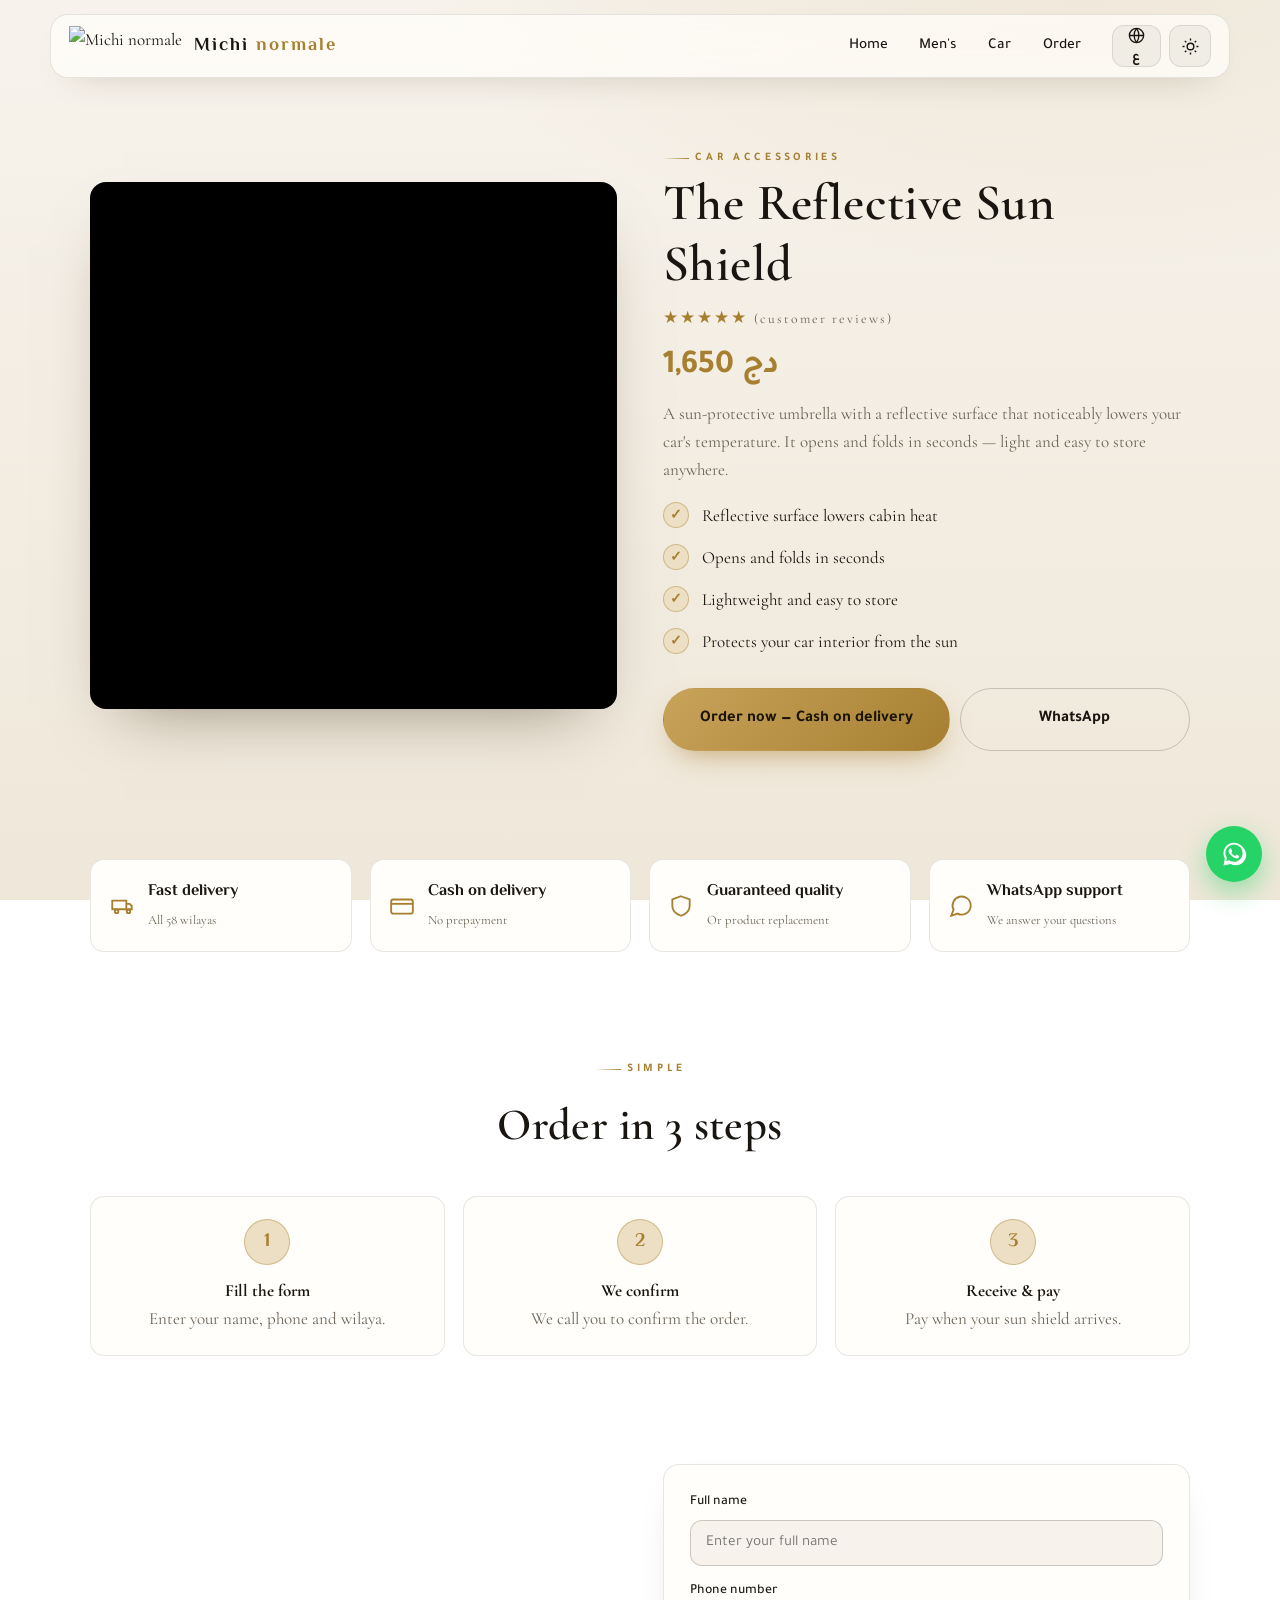
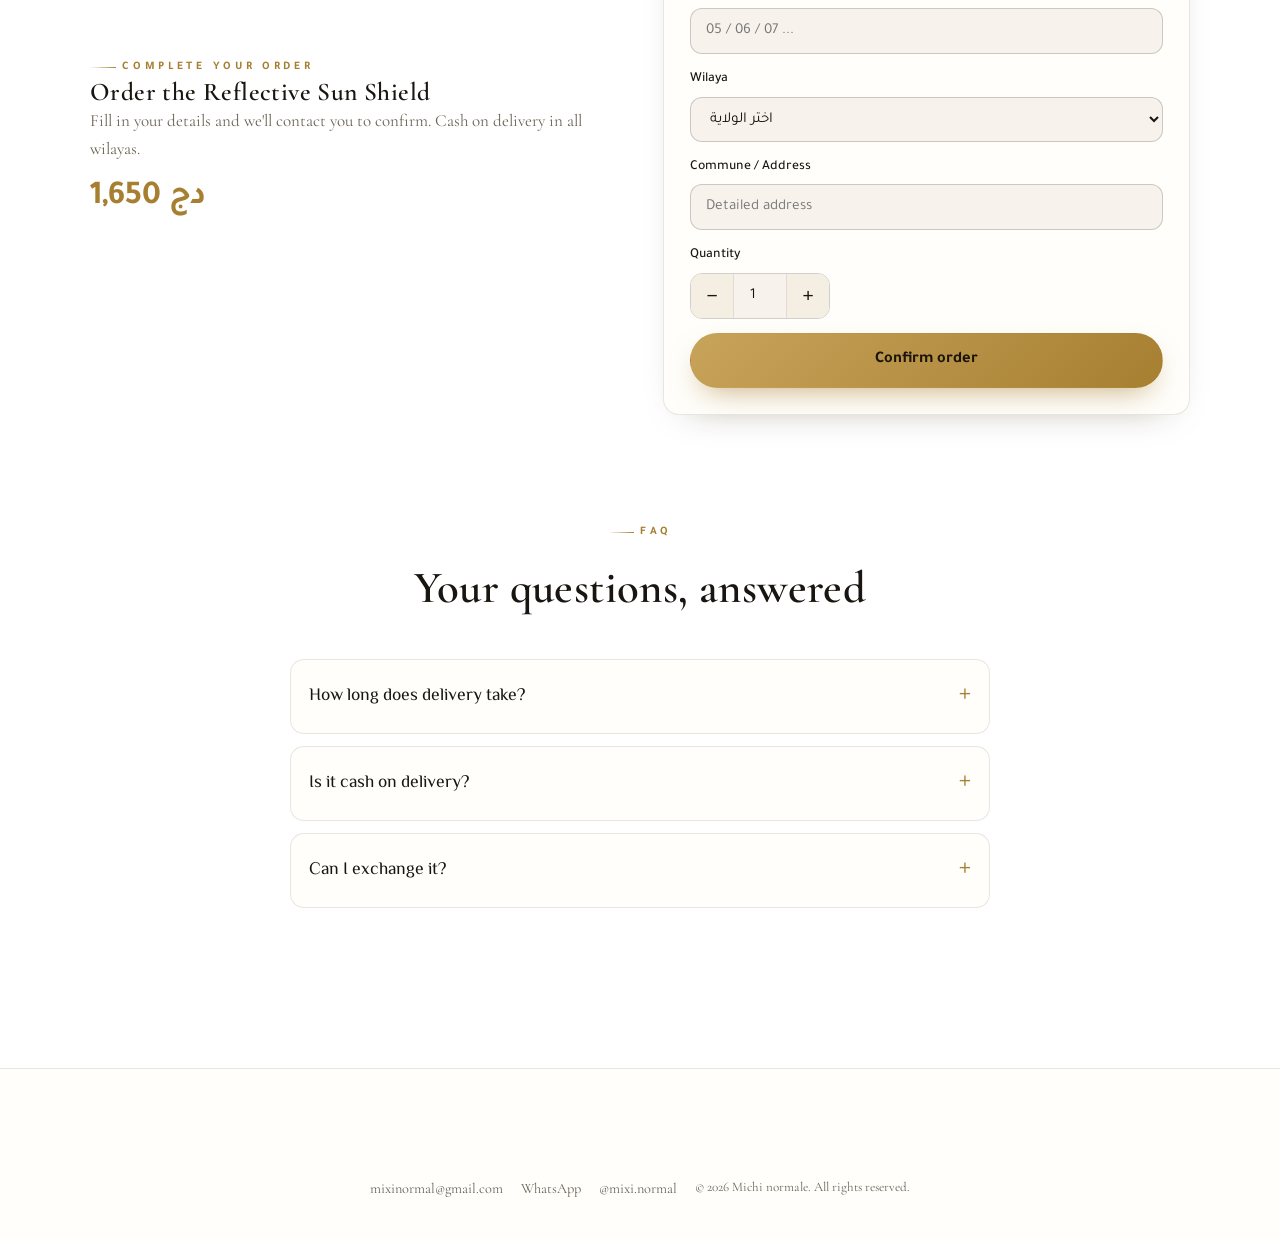
==== commit 15da713b: "Add files via upload" ====
--- a/product-umbrella.html
+++ b/product-umbrella.html
@@ -57,7 +57,7 @@
         <h1 style="font-size:clamp(2rem,5vw,3.2rem);margin:.1em 0 .2em" data-ar="المظلة العاكسة للشمس" data-en="The Reflective Sun Shield">المظلة العاكسة للشمس</h1>
         <div class="stars">★★★★★ <span class="muted" style="font-size:.85rem" data-ar="(تقييمات العملاء)" data-en="(customer reviews)">(تقييمات العملاء)</span></div>
         <div class="lp-price">
-          <span class="now">1,900 دج</span>
+          <span class="now">1,650 دج</span>
         </div>
         <p class="muted" data-ar="مظلة واقية من الشمس بسطح عاكس يقلّل حرارة سيارتك بشكل ملحوظ. تُركّب وتُطوى في ثوانٍ، خفيفة وسهلة التخزين في أي مكان." data-en="A sun-protective umbrella with a reflective surface that noticeably lowers your car's temperature. It opens and folds in seconds — light and easy to store anywhere.">مظلة واقية من الشمس بسطح عاكس يقلّل حرارة سيارتك بشكل ملحوظ. تُركّب وتُطوى في ثوانٍ، خفيفة وسهلة التخزين في أي مكان.</p>
 
@@ -112,10 +112,10 @@
         <span class="eyebrow" data-ar="أكمل طلبك" data-en="Complete your order">أكمل طلبك</span>
         <h2 data-ar="اطلب المظلة العاكسة للشمس" data-en="Order the Reflective Sun Shield">اطلب المظلة العاكسة للشمس</h2>
         <p class="muted" data-ar="املأ بياناتك وسنتواصل معك لتأكيد الطلب. الدفع عند الاستلام في كل الولايات." data-en="Fill in your details and we'll contact you to confirm. Cash on delivery in all wilayas.">املأ بياناتك وسنتواصل معك لتأكيد الطلب. الدفع عند الاستلام في كل الولايات.</p>
-        <div class="lp-price"><span class="now">1,900 دج</span></div>
+        <div class="lp-price"><span class="now">1,650 دج</span></div>
       </div>
 
-      <form class="order-card reveal" id="orderForm" data-product="المظلة العاكسة للشمس" data-price="1900" novalidate>
+      <form class="order-card reveal" id="orderForm" data-product="المظلة العاكسة للشمس" data-price="1650" novalidate>
         <div class="field">
           <label data-ar="الاسم الكامل" data-en="Full name">الاسم الكامل</label>
           <input data-field="name" type="text" required data-ar-ph="اكتب اسمك الكامل" data-en-ph="Enter your full name" placeholder="اكتب اسمك الكامل">
